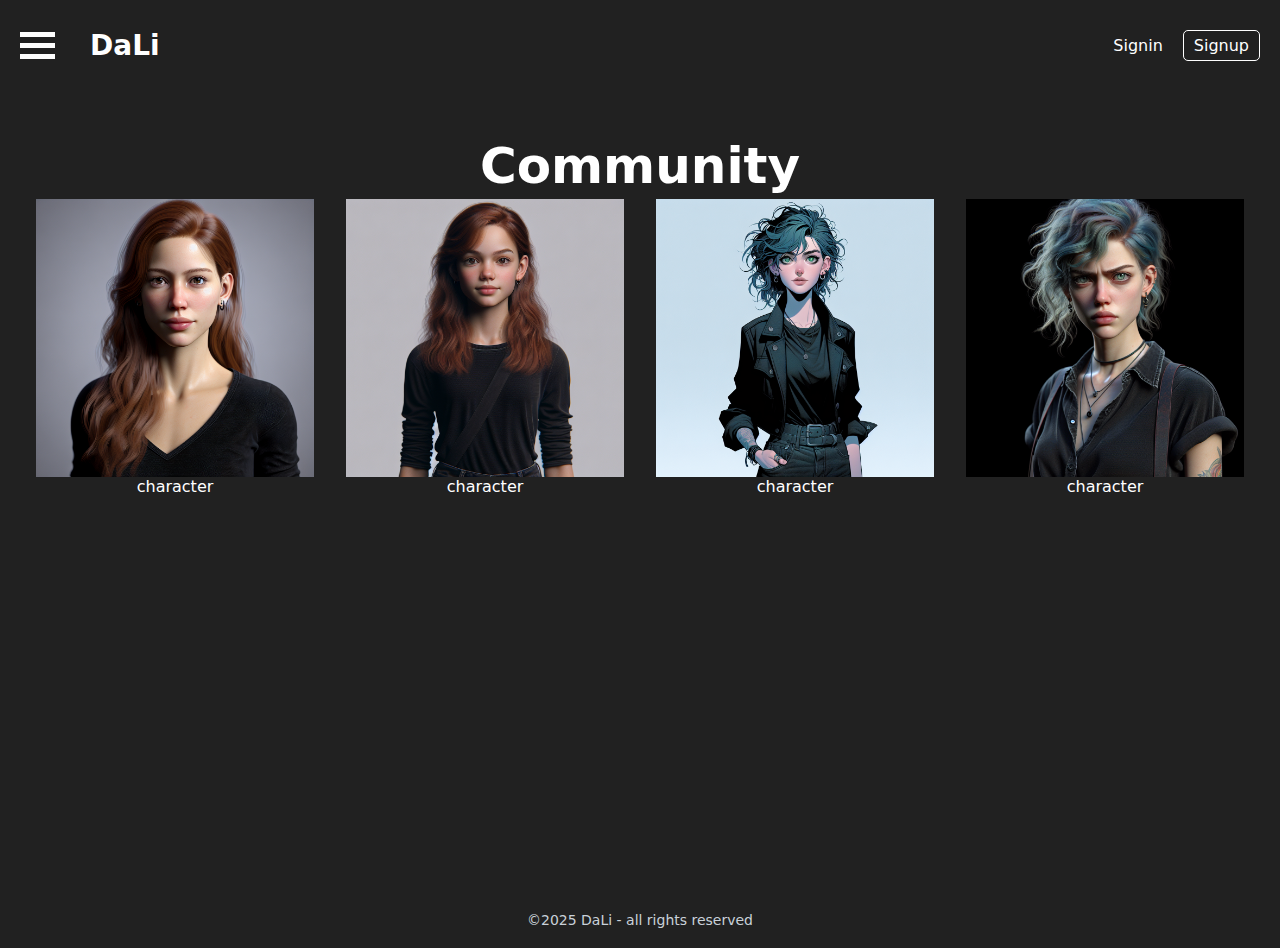
==== community.html @ 8a37d50e "feat: novos ajustes" ====
<!DOCTYPE html>
<html lang="pt-PT">

<head>
    <title>Dali</title>
    <link rel="icon" type="favicon/x-icon" href="/imagens/favicon2.png">
    <link rel="preconnect" href="https://fonts.googleapis.com">
    <link rel="preconnect" href="https://fonts.gstatic.com" crossorigin>
    <meta name="viewport" content="width=device-width,initial-scale=1">
    <link href="https://fonts.googleapis.com/css2?family=Roboto:ital,wght@0,100..900;1,100..900&display=swap"
        rel="stylesheet">
    <link rel="stylesheet" href="styles.css">
    <link href="https://cdnjs.cloudflare.com/ajax/libs/font-awesome/6.0.0-beta3/css/all.min.css" rel="stylesheet">
    <link rel="stylesheet" href="community.css">
    <link rel="stylesheet" href="styles.css">
</head>

<body>
    <header>
        <div class="container">
            <div class="navbar">
                <a class=dali-button href="index.html">DaLi</a>
                <div class="hamburger-menu">
                    <div class="bar1"></div>
                    <div class="bar2"></div>
                    <div class="bar3"></div>
                </div>
                <nav>
                    <a class=signin-button href="signin.html">Signin</a>
                    <a class=signup-button href="signup.html">Signup</a>
                </nav>
            </div>
        </div>
        <aside id="sidebar" class="sidebar">
            <ul class="menu">
                <li><a href="/index.html"><i class="fas fa-home"></i> Home</a></li>
                <li><a href="#"><i class="fas fa-image"></i> My Gallery</a></li>
                <li><a href="#"><i class="fas fa-user"></i> Character</a></li>
                <li><a href="#"><i class="fa-solid fa-mountain-sun"></i> Scenario</a></li>
                <li><a href="#"><i class="fas fa-video"></i> Video</a></li>
                <li><a href="/community.html"><i class="fas fa-users"></i> Community</a></li>
                <li><a href="#"><i class="fas fa-sign-out-alt"></i> Sign Out</a></li>
            </ul>
        </aside>
    </header>
    <main>
        <div class="container">
            <div class="upper-text">
                <h1>Community<span></span></h1>
            </div>
            <div class="row"> 
                
            </div>

        </div>
    </main>
    <footer>
        <div class="container">
            
                <p>&copy;2025 DaLi - all rights reserved</p>
            
        </div>
    </footer>

    <script src="community.js"></script>
    <script src="script.js"></script>
</body>

</html>
---- styles.css ----
body {
    margin: 0;
    font-family: ui-sans-serif,-apple-system,system-ui,Segoe UI,Helvetica,Apple Color Emoji,Arial,sans-serif,Segoe UI Emoji,Segoe UI Symbol;
    background-color:#212121;
    color: white;
}


main {
    min-height: calc(100vh - 99px);
}

.navbar {
    display: flex;
    justify-content: space-between;
    align-items: center;
    padding: 30px 0;
    width: 100%;
    position: relative;
    z-index: 100; 
}

.navbar nav {
    display: flex;
    align-items: center;
    gap: 20px;
    order: 2; 
}


.dali-button {
    font-size: 28px;
    font-weight: bold;
    text-decoration: none;
    color: white;
    order: 3;
    position: absolute;
    margin-left: 70px;
}


.dali-button:hover {
    color: #c9d1d9; 
}



.signin-button {
    font-size: 16px;
    text-align: center;
    text-decoration: none;
    color: white;
    transition: background-color 0.3s ease, color 0.3s ease;
}

.signin-button:hover {
    color: #c9d1d9;
}


.signup-button {
    font-size: 16px;
    text-align: center;
    text-decoration: none;
    background-color: #212121;
    color: white;
    border: 1px solid white;
    padding: 5px 10px;
    border-radius: 5px;
    transition: background-color 0.3s ease, color 0.3s ease;
}

.signup-button:hover {
    background-color: #3c3d43; 
    color: #c9d1d9;
    border: 1px solid #c9d1d9; 
}

.sidebar {
    position: fixed;
    top: 0;
    left: -250px;
    width: 250px;
    height: 100%;
    background: rgba(0, 0, 0, 0.9);
    transition: left 0.3s;
    padding-top: 60px;
}

.sidebar ul {
    list-style: none;
    padding: 0;
}

.sidebar li {
    padding: 15px;
}

.sidebar a {
    color: white;
    text-decoration: none;
    display: block;
    font-size: 18px;
    padding: 10px;
    transition: background 0.3s;
}

.sidebar a:hover {
    background: #3c3d43;
    border-radius: 5px;
}

/* Sidebar aberta */
.sidebar.open {
    left: 0;
}

/* Botão de hambúrguer */
.hamburger-menu {
    display: flex;
    flex-direction: column;
    cursor: pointer;
    gap: 6px;
    order: 1; 
    z-index: 1000;
    margin-right: auto;
}

.bar1, .bar2, .bar3 {
    width: 35px;
    height: 5px;
    background-color: white;
    transition: 0.4s;
}

.change .bar1 {
    transform: translate(0, 11px) rotate(-45deg);
}

.change .bar2 {
    opacity: 0;
}

.change .bar3 {
    transform: translate(0, -11px) rotate(45deg);
}



.container {
    max-width: 1280px;
    margin: 0 auto;
    padding: 0 20px;
    text-align: center;
    color: white;
}

.upper-text {
    flex: 1;
    text-align: center;
    padding-top: 50px;
}

.upper-text h1 {
    font-size: 50px;
    margin: 0;
    color: white;
    padding: 0;
    line-height: 1;
}

.upper-text h1 .secondary {
    display: block;
    font-size: 50px;
    margin: 0;
    padding: 0;
    line-height: 1;
}

footer {
    flex-shrink: 0;
    color: #c9d1d9;
    text-align: center;
    padding: 20px 0;
}

footer p {
    margin: 0;
    font-size: 14px;
    color: #c9d1d9;
}


@media (max-width: 768px) {
    .navbar nav {
        display: none; 
    }
    
    .hamburger-menu {
        display: flex; 
    }
    
    .sidebar {
        z-index: 100; 
    }
}
---- community.css ----
* {
    box-sizing: border-box;
  }


.row {
    display: flex;
    flex-wrap: wrap;
    gap: 16px;
    justify-content: center; 
    max-width: 1280px; 
    margin: 0 auto; 
}


.column {
    flex: 1 1 calc(25% - 16px);  
    max-width: calc(25% - 16px);
    padding: 8px;
}

.column img {
    width: 100%;
    height: auto;
    display: block;
}


@media screen and (max-width: 1024px) {
    .column {
        flex: 1 1 calc(50% - 16px);  
        max-width: calc(50% - 16px);
    }
}


@media screen and (max-width: 768px) {
    .column {
        flex: 1 1 calc(50% - 16px);  
        max-width: calc(50% - 16px);
    }
}


@media screen and (max-width: 600px) {
    .column {
        flex: 1 1 100%;  
        max-width: 100%;
    }
}
---- styles.css ----
body {
    margin: 0;
    font-family: ui-sans-serif,-apple-system,system-ui,Segoe UI,Helvetica,Apple Color Emoji,Arial,sans-serif,Segoe UI Emoji,Segoe UI Symbol;
    background-color:#212121;
    color: white;
}


main {
    min-height: calc(100vh - 99px);
}

.navbar {
    display: flex;
    justify-content: space-between;
    align-items: center;
    padding: 30px 0;
    width: 100%;
    position: relative;
    z-index: 100; 
}

.navbar nav {
    display: flex;
    align-items: center;
    gap: 20px;
    order: 2; 
}


.dali-button {
    font-size: 28px;
    font-weight: bold;
    text-decoration: none;
    color: white;
    order: 3;
    position: absolute;
    margin-left: 70px;
}


.dali-button:hover {
    color: #c9d1d9; 
}



.signin-button {
    font-size: 16px;
    text-align: center;
    text-decoration: none;
    color: white;
    transition: background-color 0.3s ease, color 0.3s ease;
}

.signin-button:hover {
    color: #c9d1d9;
}


.signup-button {
    font-size: 16px;
    text-align: center;
    text-decoration: none;
    background-color: #212121;
    color: white;
    border: 1px solid white;
    padding: 5px 10px;
    border-radius: 5px;
    transition: background-color 0.3s ease, color 0.3s ease;
}

.signup-button:hover {
    background-color: #3c3d43; 
    color: #c9d1d9;
    border: 1px solid #c9d1d9; 
}

.sidebar {
    position: fixed;
    top: 0;
    left: -250px;
    width: 250px;
    height: 100%;
    background: rgba(0, 0, 0, 0.9);
    transition: left 0.3s;
    padding-top: 60px;
}

.sidebar ul {
    list-style: none;
    padding: 0;
}

.sidebar li {
    padding: 15px;
}

.sidebar a {
    color: white;
    text-decoration: none;
    display: block;
    font-size: 18px;
    padding: 10px;
    transition: background 0.3s;
}

.sidebar a:hover {
    background: #3c3d43;
    border-radius: 5px;
}

/* Sidebar aberta */
.sidebar.open {
    left: 0;
}

/* Botão de hambúrguer */
.hamburger-menu {
    display: flex;
    flex-direction: column;
    cursor: pointer;
    gap: 6px;
    order: 1; 
    z-index: 1000;
    margin-right: auto;
}

.bar1, .bar2, .bar3 {
    width: 35px;
    height: 5px;
    background-color: white;
    transition: 0.4s;
}

.change .bar1 {
    transform: translate(0, 11px) rotate(-45deg);
}

.change .bar2 {
    opacity: 0;
}

.change .bar3 {
    transform: translate(0, -11px) rotate(45deg);
}



.container {
    max-width: 1280px;
    margin: 0 auto;
    padding: 0 20px;
    text-align: center;
    color: white;
}

.upper-text {
    flex: 1;
    text-align: center;
    padding-top: 50px;
}

.upper-text h1 {
    font-size: 50px;
    margin: 0;
    color: white;
    padding: 0;
    line-height: 1;
}

.upper-text h1 .secondary {
    display: block;
    font-size: 50px;
    margin: 0;
    padding: 0;
    line-height: 1;
}

footer {
    flex-shrink: 0;
    color: #c9d1d9;
    text-align: center;
    padding: 20px 0;
}

footer p {
    margin: 0;
    font-size: 14px;
    color: #c9d1d9;
}


@media (max-width: 768px) {
    .navbar nav {
        display: none; 
    }
    
    .hamburger-menu {
        display: flex; 
    }
    
    .sidebar {
        z-index: 100; 
    }
}
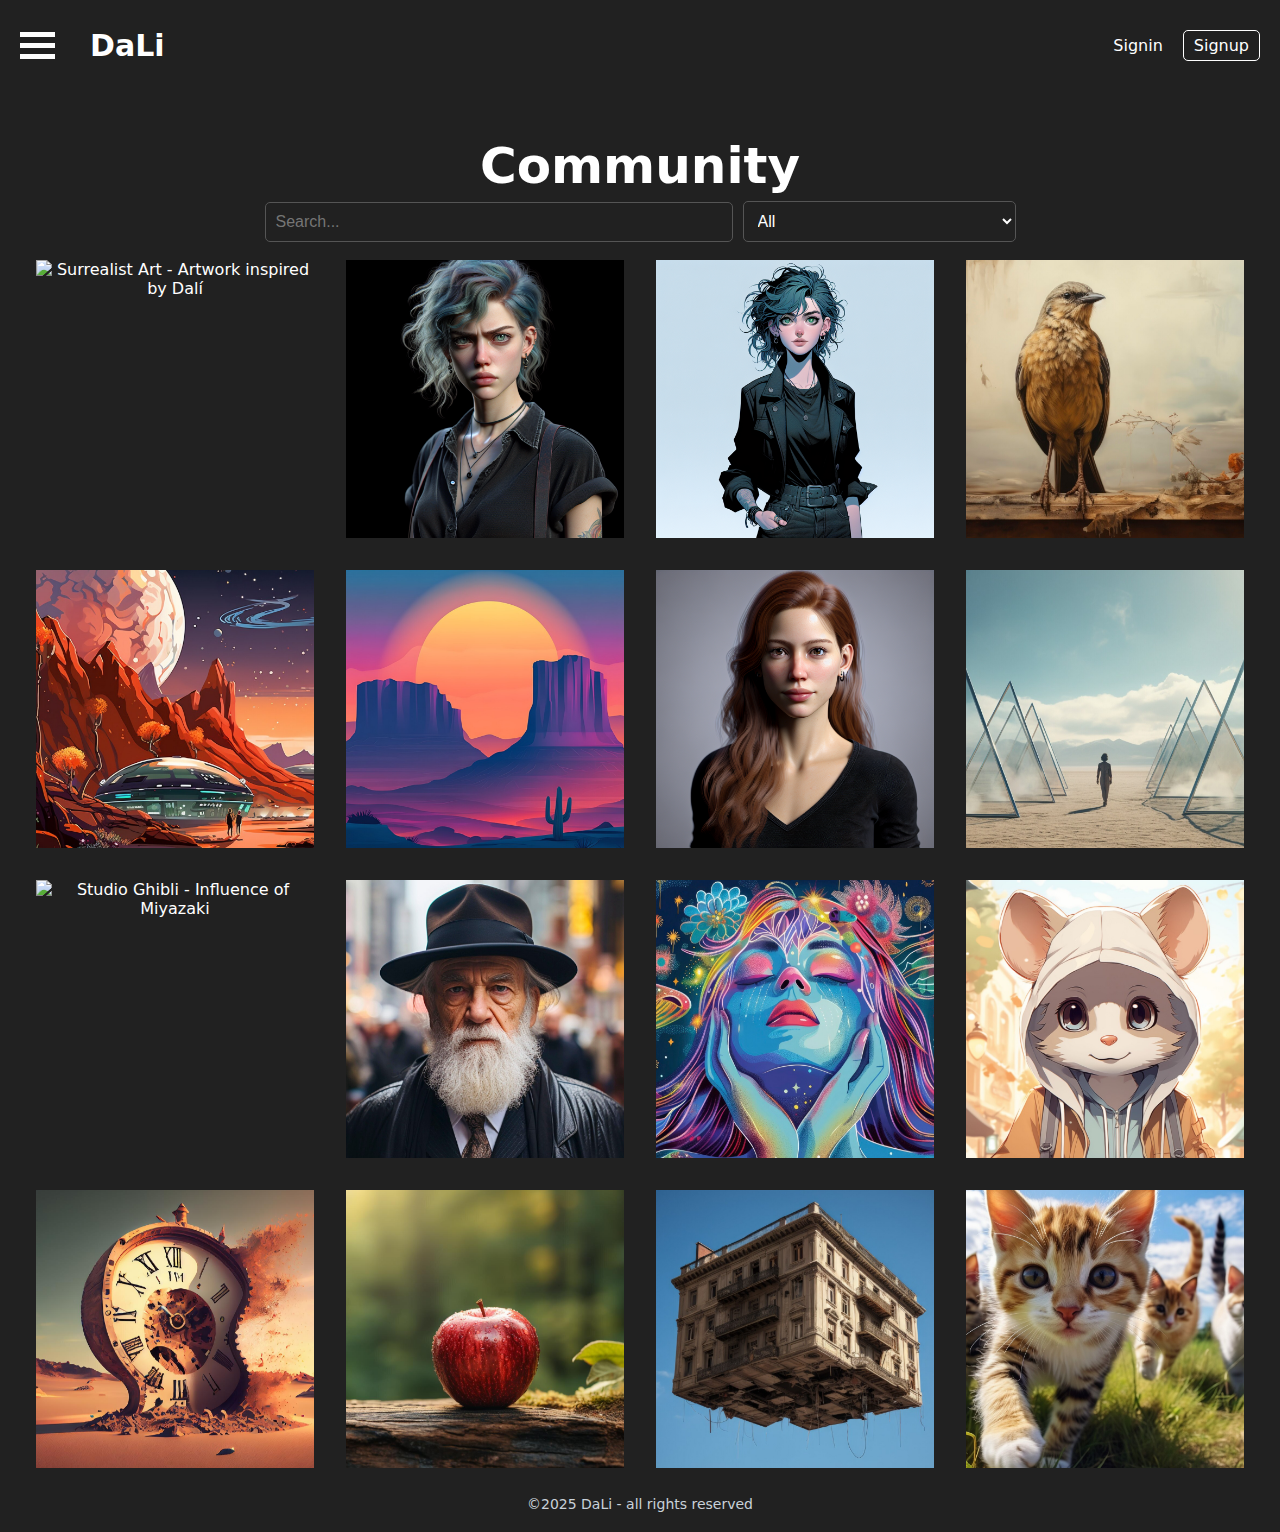
==== commit cecceae5: "feat: images overlay, chatbox" ====
--- a/community.html
+++ b/community.html
@@ -48,6 +48,16 @@
             <div class="upper-text">
                 <h1>Community<span></span></h1>
             </div>
+            <div class="search-container">
+                <input type="text" id="searchInput" placeholder="Search..." onkeyup="filterCards()">
+                <select id="filterSelect" onchange="filterCards()">
+                    <option value="all">All</option>
+                    <option value="character">Character</option>
+                    <option value="scenario">Scenario</option>
+                    <option value="video">Video</option>
+                </select>
+            </div>
+            
             <div class="row"> 
                 
             </div>
--- a/styles.css
+++ b/styles.css
@@ -29,7 +29,7 @@
 
 
 .dali-button {
-    font-size: 28px;
+    font-size: 30px;
     font-weight: bold;
     text-decoration: none;
     color: white;
@@ -176,6 +176,77 @@
     padding: 0;
     line-height: 1;
 }
+
+
+/* Chat-Box */
+.chat-container {
+    background-color: #444654; 
+    border-radius: 12px;
+    max-width: 600px;
+    width: 100%;
+    padding: 20px;
+    box-shadow: 0 0 15px rgba(0, 0, 0, 0.5); 
+    margin: 50px auto;
+}
+
+.chat-box {
+    display: flex;
+    flex-direction: column;
+    gap: 16px;
+}
+
+
+.chat-input {
+    background-color: #343541; 
+    border: 1px solid #3c4043; 
+    color: #e6ebf1; 
+    padding: 16px;
+    font-size: 16px;
+    border-radius: 15px;
+    resize: none;
+    width: 100%;
+    box-sizing: border-box;
+    outline: none;
+    transition: border-color 0.3s;
+    line-height: 1.4;
+}
+
+.chat-input::placeholder {
+    color: #8d8d92; 
+}
+
+.chat-input:focus {
+    border-color: #4f9deb; 
+}
+
+
+.send-button {
+    align-self: flex-end;
+    padding: 12px 28px;
+    background-color: #4f9deb; 
+    color: white;
+    border: none;
+    border-radius: 30px;
+    font-size: 16px;
+    cursor: pointer;
+    transition: background-color 0.3s;
+}
+
+.send-button:hover {
+    background-color: #3874a5; 
+}
+
+.send-button:focus {
+    outline: none;
+}
+
+.chat-container .chat-box {
+    display: flex;
+    flex-direction: column;
+    gap: 20px;
+}
+
+
 
 footer {
     flex-shrink: 0;
--- a/community.css
+++ b/community.css
@@ -17,12 +17,126 @@
     flex: 1 1 calc(25% - 16px);  
     max-width: calc(25% - 16px);
     padding: 8px;
+    position: relative; 
+    overflow: hidden; 
 }
+
+.overlay {
+    position: absolute;
+    top: 0;
+    left: 0;
+    width: 100%;
+    height: 100%;
+    background: rgba(0, 0, 0, 0.7); 
+    color: white;
+    display: flex;
+    flex-direction: column;
+    justify-content: center;
+    align-items: center;
+    opacity: 0; 
+    transition: opacity 0.3s ease;
+}
+
+.column:hover .overlay {
+    opacity: 1; 
+}
+
+.overlay h3 {
+    margin: 5px 0;
+    font-size: 18px;
+}
+
+.overlay .buttons {
+    display: flex;
+    gap: 10px;
+}
+
+.overlay button {
+    background: none;
+    border: 1px solid white;
+    color: white;
+    padding: 5px 10px;
+    cursor: pointer;
+    border-radius: 5px;
+}
+
+.overlay button:hover {
+    background: white;
+    color: black;
+}
+
+
+.user-info {
+    display: flex;
+    align-items: center;
+    gap: 10px;
+    margin-top: 15px;
+    color: white;
+}
+
+.user-avatar {
+    width: 40px;
+    height: 40px;
+    border-radius: 50%;  
+    background-color: #ccc;  
+    display: flex;
+    justify-content: center;
+    align-items: center;
+    font-size: 16px;
+    color: white;
+    font-weight: bold;
+}
+
+.user-avatar img {
+    width: 100%;
+    height: 100%;
+    border-radius: 50%;
+    object-fit: cover;  
+}
+
+
+.user-name {
+    font-size: 16px;
+    font-weight: bold;
+    margin-left: 10px;
+}
+
 
 .column img {
     width: 100%;
     height: auto;
     display: block;
+}
+
+
+.search-container {
+    display: flex;
+    justify-content: center;
+    align-items: center;
+    gap: 10px;
+    margin-bottom: 20px;
+    padding: 10px;
+    width: 100%;
+    max-width: 800px;
+    margin: 0 auto;
+}
+
+#searchInput, #filterSelect {
+    padding: 10px;
+    border: 1px solid #555;
+    border-radius: 5px;
+    background-color: #212121;
+    color: white;
+    font-size: 16px;
+    outline: none;
+}
+
+#searchInput {
+    width: 60%;
+}
+
+#filterSelect {
+    width: 35%;
 }
 
 
--- a/styles.css
+++ b/styles.css
@@ -29,7 +29,7 @@
 
 
 .dali-button {
-    font-size: 28px;
+    font-size: 30px;
     font-weight: bold;
     text-decoration: none;
     color: white;
@@ -176,6 +176,77 @@
     padding: 0;
     line-height: 1;
 }
+
+
+/* Chat-Box */
+.chat-container {
+    background-color: #444654; 
+    border-radius: 12px;
+    max-width: 600px;
+    width: 100%;
+    padding: 20px;
+    box-shadow: 0 0 15px rgba(0, 0, 0, 0.5); 
+    margin: 50px auto;
+}
+
+.chat-box {
+    display: flex;
+    flex-direction: column;
+    gap: 16px;
+}
+
+
+.chat-input {
+    background-color: #343541; 
+    border: 1px solid #3c4043; 
+    color: #e6ebf1; 
+    padding: 16px;
+    font-size: 16px;
+    border-radius: 15px;
+    resize: none;
+    width: 100%;
+    box-sizing: border-box;
+    outline: none;
+    transition: border-color 0.3s;
+    line-height: 1.4;
+}
+
+.chat-input::placeholder {
+    color: #8d8d92; 
+}
+
+.chat-input:focus {
+    border-color: #4f9deb; 
+}
+
+
+.send-button {
+    align-self: flex-end;
+    padding: 12px 28px;
+    background-color: #4f9deb; 
+    color: white;
+    border: none;
+    border-radius: 30px;
+    font-size: 16px;
+    cursor: pointer;
+    transition: background-color 0.3s;
+}
+
+.send-button:hover {
+    background-color: #3874a5; 
+}
+
+.send-button:focus {
+    outline: none;
+}
+
+.chat-container .chat-box {
+    display: flex;
+    flex-direction: column;
+    gap: 20px;
+}
+
+
 
 footer {
     flex-shrink: 0;
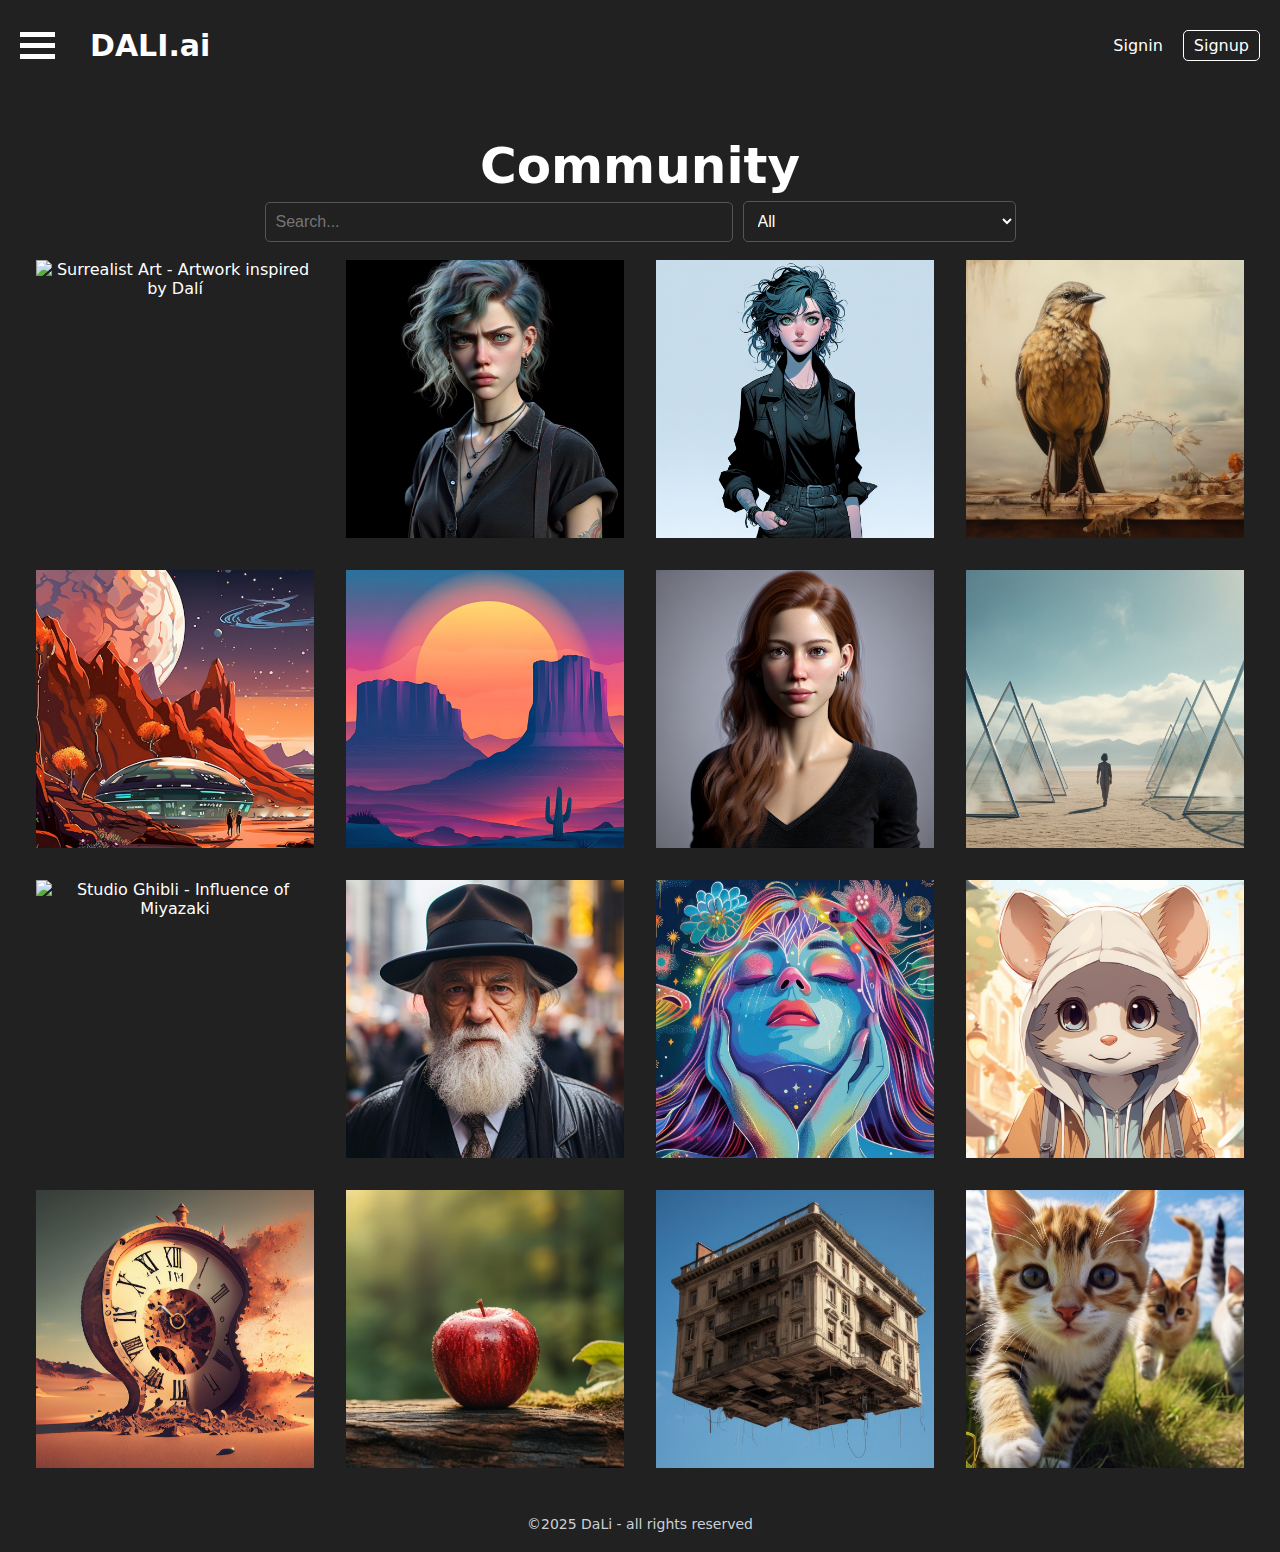
==== commit 70b7559b: "feat: mockapi" ====
--- a/community.html
+++ b/community.html
@@ -9,8 +9,7 @@
     <meta name="viewport" content="width=device-width,initial-scale=1">
     <link href="https://fonts.googleapis.com/css2?family=Roboto:ital,wght@0,100..900;1,100..900&display=swap"
         rel="stylesheet">
-    <link rel="stylesheet" href="styles.css">
-    <link href="https://cdnjs.cloudflare.com/ajax/libs/font-awesome/6.0.0-beta3/css/all.min.css" rel="stylesheet">
+    <link rel="stylesheet" href="https://cdnjs.cloudflare.com/ajax/libs/font-awesome/6.7.2/css/all.min.css">
     <link rel="stylesheet" href="community.css">
     <link rel="stylesheet" href="styles.css">
 </head>
@@ -19,7 +18,7 @@
     <header>
         <div class="container">
             <div class="navbar">
-                <a class=dali-button href="index.html">DaLi</a>
+                <a class=dali-button href="index.html">DALI.ai</a>
                 <div class="hamburger-menu">
                     <div class="bar1"></div>
                     <div class="bar2"></div>
--- a/styles.css
+++ b/styles.css
@@ -178,28 +178,80 @@
 }
 
 
+.lower-text{
+    text-align: center;
+    font-size: 20px;
+    font-weight: bold;
+    color: white;
+    margin-top: 200px;
+    position: relative;
+}
+
+
 /* Chat-Box */
+/* Chat Container */
 .chat-container {
-    background-color: #444654; 
+    background-color: #2a2a2a;  /* Dark background for the container */
     border-radius: 12px;
     max-width: 600px;
     width: 100%;
     padding: 20px;
-    box-shadow: 0 0 15px rgba(0, 0, 0, 0.5); 
-    margin: 50px auto;
-}
-
-.chat-box {
+    box-shadow: 0 0 15px rgba(0, 0, 0, 0.5);
+    margin: 30px auto;
     display: flex;
     flex-direction: column;
     gap: 16px;
-}
-
-
+    position: relative;
+}
+
+.chat-info {
+    font-size: 14px;
+    color: #888; 
+    text-align: center;
+    margin-bottom: 5px; 
+}
+
+
+/* Chat Box */
+.chat-box {
+    display: flex;
+    flex-direction: column;
+    gap: 16px;
+    overflow-y: auto;
+    max-height: 300px; 
+}
+
+/* Messages */
+.message {
+    display: flex;
+    align-items: center;
+    padding: 10px 15px;
+    border-radius: 12px;
+    max-width: 80%;
+}
+
+.message.user {
+    background-color: #4f9deb;
+    align-self: flex-end;
+    color: white;
+}
+
+.message.ai {
+    background-color: #3c3c3c;
+    align-self: flex-start;
+    color: white;
+}
+
+.message-text {
+    font-size: 16px;
+    word-wrap: break-word;
+}
+
+/* Chat Input */
 .chat-input {
-    background-color: #343541; 
-    border: 1px solid #3c4043; 
-    color: #e6ebf1; 
+    background-color: #343541;
+    border: 1px solid #3c4043;
+    color: #e6ebf1;
     padding: 16px;
     font-size: 16px;
     border-radius: 15px;
@@ -212,38 +264,42 @@
 }
 
 .chat-input::placeholder {
-    color: #8d8d92; 
+    color: #8d8d92;
 }
 
 .chat-input:focus {
-    border-color: #4f9deb; 
-}
-
-
+    border-color: #4f9deb;
+}
+
+/* Send Button */
 .send-button {
-    align-self: flex-end;
     padding: 12px 28px;
-    background-color: #4f9deb; 
+    background-color: #4f9deb;
     color: white;
     border: none;
     border-radius: 30px;
     font-size: 16px;
     cursor: pointer;
     transition: background-color 0.3s;
+    align-self: flex-end;
 }
 
 .send-button:hover {
-    background-color: #3874a5; 
+    background-color: #3874a5;
 }
 
 .send-button:focus {
     outline: none;
 }
 
-.chat-container .chat-box {
-    display: flex;
-    flex-direction: column;
-    gap: 20px;
+/* Scrollbar */
+.chat-box::-webkit-scrollbar {
+    width: 6px;
+}
+
+.chat-box::-webkit-scrollbar-thumb {
+    background-color: #4f9deb;
+    border-radius: 3px;
 }
 
 
@@ -253,6 +309,8 @@
     color: #c9d1d9;
     text-align: center;
     padding: 20px 0;
+    position: relative;
+    margin-top: 20px;
 }
 
 footer p {
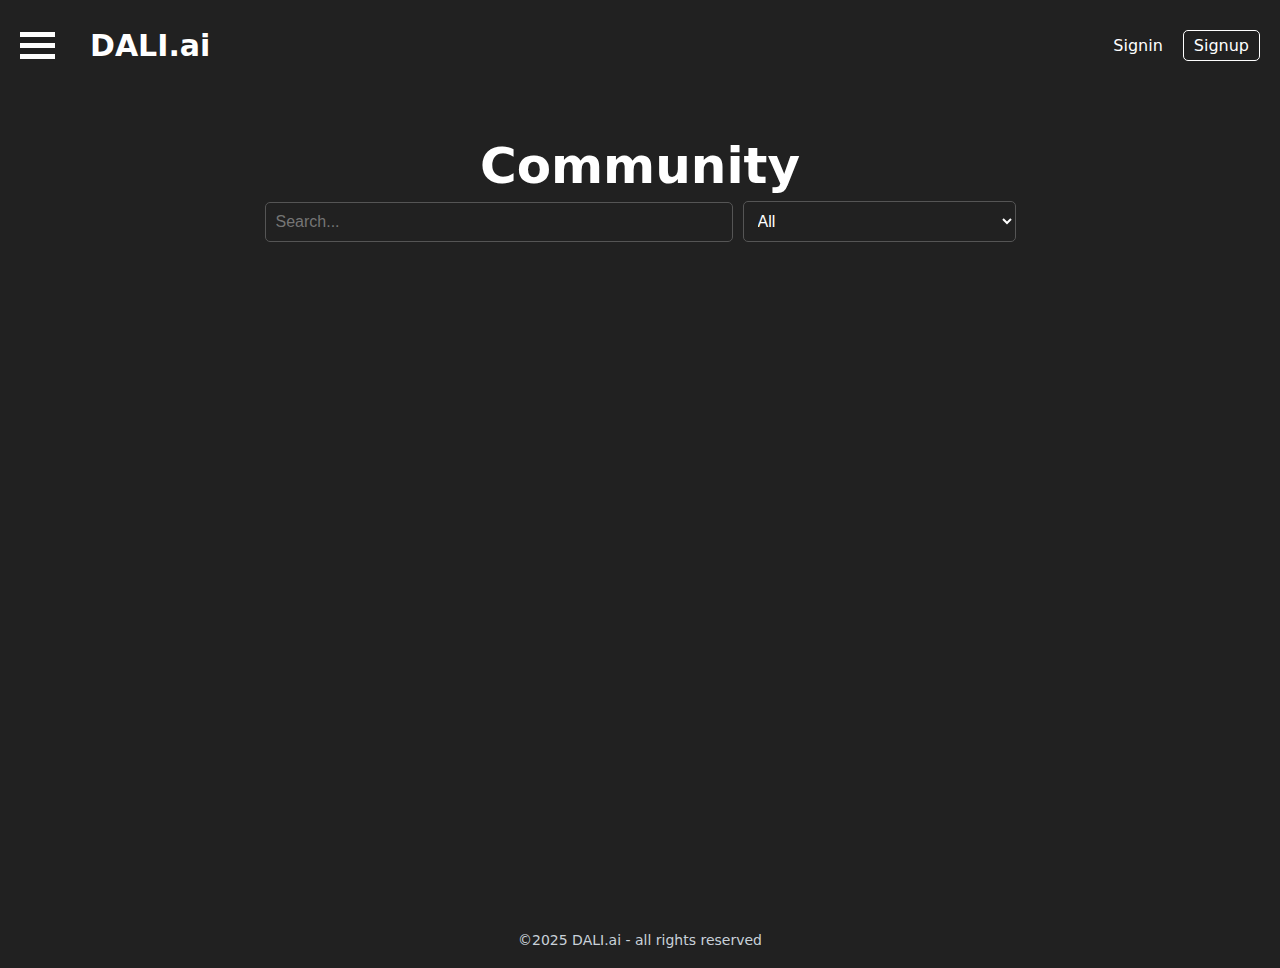
==== commit e005e57a: "feat: metods" ====
--- a/community.html
+++ b/community.html
@@ -31,9 +31,10 @@
             </div>
         </div>
         <aside id="sidebar" class="sidebar">
+            <button class="close-btn">&times;</button> <!-- Close button inside the sidebar -->
             <ul class="menu">
                 <li><a href="/index.html"><i class="fas fa-home"></i> Home</a></li>
-                <li><a href="#"><i class="fas fa-image"></i> My Gallery</a></li>
+                <li><a href="/my_gallery.html"><i class="fas fa-image"></i> My Gallery</a></li>
                 <li><a href="#"><i class="fas fa-user"></i> Character</a></li>
                 <li><a href="#"><i class="fa-solid fa-mountain-sun"></i> Scenario</a></li>
                 <li><a href="#"><i class="fas fa-video"></i> Video</a></li>
@@ -66,12 +67,12 @@
     <footer>
         <div class="container">
             
-                <p>&copy;2025 DaLi - all rights reserved</p>
+                <p>&copy;2025 DALI.ai - all rights reserved</p>
             
         </div>
     </footer>
 
-    <script src="community.js"></script>
+    <script src="community_mockapi.js" type="module"></script>
     <script src="script.js"></script>
 </body>
 
--- a/community.css
+++ b/community.css
@@ -12,6 +12,33 @@
     margin: 0 auto; 
 }
 
+.delete-btn, .update-btn {
+    position: absolute;
+    top: 10px; 
+    right: 10px; 
+    background-color: rgba(0, 0, 0, 0.6); 
+    color: white;
+    border: none;
+    padding: 8px;
+    font-size: 18px;
+    cursor: pointer;
+    border-radius: 5px;
+    transition: background 0.3s ease; 
+}
+
+.delete-btn:hover, .update-btn:hover {
+    background-color: rgba(255, 0, 0, 0.8); 
+}
+
+.delete-btn,
+.update-btn {
+    z-index: 10; 
+}
+
+.column:hover .delete-btn,
+.column:hover .update-btn {
+    opacity: 1; 
+}
 
 .column {
     flex: 1 1 calc(25% - 16px);  
--- a/styles.css
+++ b/styles.css
@@ -17,7 +17,7 @@
     padding: 30px 0;
     width: 100%;
     position: relative;
-    z-index: 100; 
+    z-index: 10; 
 }
 
 .navbar nav {
@@ -85,6 +85,7 @@
     background: rgba(0, 0, 0, 0.9);
     transition: left 0.3s;
     padding-top: 60px;
+    z-index: 100;
 }
 
 .sidebar ul {
@@ -115,6 +116,18 @@
     left: 0;
 }
 
+.sidebar .close-btn {
+    color: white;
+    font-size: 36px;
+    position: absolute;
+    top: 10px;
+    right: 20px;
+    border: none;
+    background: transparent;
+    cursor: pointer;
+}
+
+
 /* Botão de hambúrguer */
 .hamburger-menu {
     display: flex;
@@ -122,8 +135,8 @@
     cursor: pointer;
     gap: 6px;
     order: 1; 
-    z-index: 1000;
     margin-right: auto;
+
 }
 
 .bar1, .bar2, .bar3 {
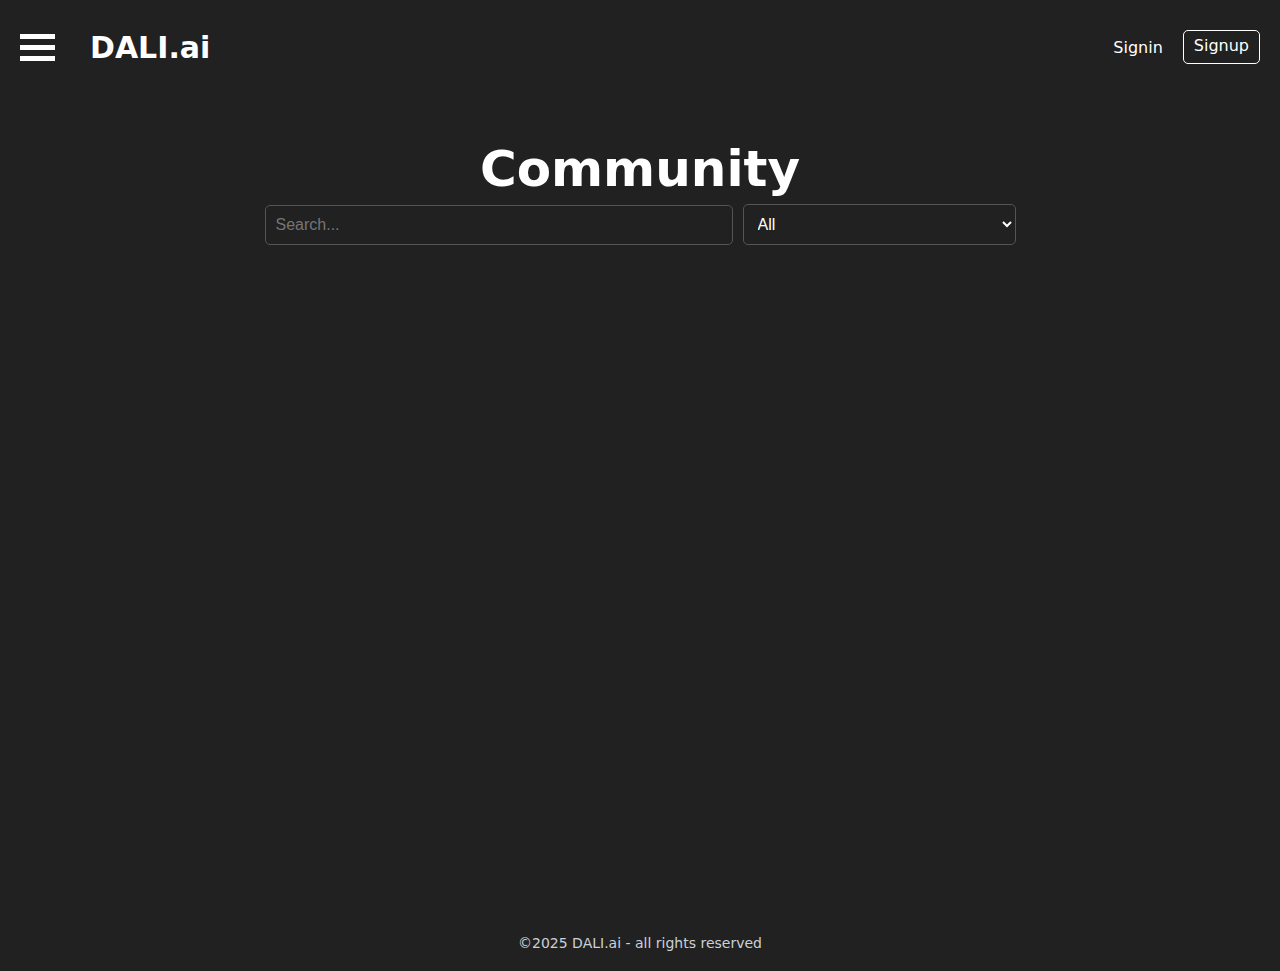
==== commit 707bb022: "feat: github pages" ====
--- a/community.html
+++ b/community.html
@@ -33,12 +33,12 @@
         <aside id="sidebar" class="sidebar">
             <button class="close-btn">&times;</button> <!-- Close button inside the sidebar -->
             <ul class="menu">
-                <li><a href="/index.html"><i class="fas fa-home"></i> Home</a></li>
-                <li><a href="/my_gallery.html"><i class="fas fa-image"></i> My Gallery</a></li>
+                <li><a href="./index.html"><i class="fas fa-home"></i> Home</a></li>
+                <li><a href="./my_gallery.html"><i class="fas fa-image"></i> My Gallery</a></li>
                 <li><a href="#"><i class="fas fa-user"></i> Character</a></li>
                 <li><a href="#"><i class="fa-solid fa-mountain-sun"></i> Scenario</a></li>
                 <li><a href="#"><i class="fas fa-video"></i> Video</a></li>
-                <li><a href="/community.html"><i class="fas fa-users"></i> Community</a></li>
+                <li><a href="./community.html"><i class="fas fa-users"></i> Community</a></li>
                 <li><a href="#"><i class="fas fa-sign-out-alt"></i> Sign Out</a></li>
             </ul>
         </aside>
@@ -72,7 +72,7 @@
         </div>
     </footer>
 
-    <script src="community_mockapi.js" type="module"></script>
+    <script src="community_api.js" type="module"></script>
     <script src="script.js"></script>
 </body>
 
--- a/community.css
+++ b/community.css
@@ -1,51 +1,24 @@
 * {
     box-sizing: border-box;
-  }
+}
 
 
 .row {
     display: flex;
     flex-wrap: wrap;
     gap: 16px;
-    justify-content: center; 
-    max-width: 1280px; 
-    margin: 0 auto; 
+    justify-content: center;
+    max-width: 1280px;
+    margin: 0 auto;
 }
 
-.delete-btn, .update-btn {
-    position: absolute;
-    top: 10px; 
-    right: 10px; 
-    background-color: rgba(0, 0, 0, 0.6); 
-    color: white;
-    border: none;
-    padding: 8px;
-    font-size: 18px;
-    cursor: pointer;
-    border-radius: 5px;
-    transition: background 0.3s ease; 
-}
-
-.delete-btn:hover, .update-btn:hover {
-    background-color: rgba(255, 0, 0, 0.8); 
-}
-
-.delete-btn,
-.update-btn {
-    z-index: 10; 
-}
-
-.column:hover .delete-btn,
-.column:hover .update-btn {
-    opacity: 1; 
-}
 
 .column {
-    flex: 1 1 calc(25% - 16px);  
+    flex: 1 1 calc(25% - 16px);
     max-width: calc(25% - 16px);
     padding: 8px;
-    position: relative; 
-    overflow: hidden; 
+    position: relative;
+    overflow: hidden;
 }
 
 .overlay {
@@ -54,18 +27,18 @@
     left: 0;
     width: 100%;
     height: 100%;
-    background: rgba(0, 0, 0, 0.7); 
+    background: rgba(0, 0, 0, 0.7);
     color: white;
     display: flex;
     flex-direction: column;
     justify-content: center;
     align-items: center;
-    opacity: 0; 
+    opacity: 0;
     transition: opacity 0.3s ease;
 }
 
 .column:hover .overlay {
-    opacity: 1; 
+    opacity: 1;
 }
 
 .overlay h3 {
@@ -104,8 +77,8 @@
 .user-avatar {
     width: 40px;
     height: 40px;
-    border-radius: 50%;  
-    background-color: #ccc;  
+    border-radius: 50%;
+    background-color: #ccc;
     display: flex;
     justify-content: center;
     align-items: center;
@@ -118,7 +91,7 @@
     width: 100%;
     height: 100%;
     border-radius: 50%;
-    object-fit: cover;  
+    object-fit: cover;
 }
 
 
@@ -148,7 +121,8 @@
     margin: 0 auto;
 }
 
-#searchInput, #filterSelect {
+#searchInput,
+#filterSelect {
     padding: 10px;
     border: 1px solid #555;
     border-radius: 5px;
@@ -162,14 +136,46 @@
     width: 60%;
 }
 
+#searchInput:focus {
+    border-color: white;
+    outline: none;
+    box-shadow: 0 0 3px rgba(255, 255, 255, 0.8);
+}
+
+#searchInput:hover{
+    border-color: white;
+    outline: none;
+    box-shadow: 0 0 3px rgba(255, 255, 255, 0.8);
+}
+
+#filterSelect:hover{
+    border-color: white;
+    outline: none;
+    box-shadow: 0 0 3px rgba(255, 255, 255, 0.8);
+}
+
+
+#filterSelect option {
+    background-color: #212121;
+    color: white;
+}
+
 #filterSelect {
     width: 35%;
 }
 
+#filterSelect:focus {
+    border-color: white;
+    outline: none;
+    box-shadow: 0 0 3px rgba(255, 255, 255, 0.8);
+}
+
+
+
 
 @media screen and (max-width: 1024px) {
     .column {
-        flex: 1 1 calc(50% - 16px);  
+        flex: 1 1 calc(50% - 16px);
         max-width: calc(50% - 16px);
     }
 }
@@ -177,7 +183,7 @@
 
 @media screen and (max-width: 768px) {
     .column {
-        flex: 1 1 calc(50% - 16px);  
+        flex: 1 1 calc(50% - 16px);
         max-width: calc(50% - 16px);
     }
 }
@@ -185,7 +191,7 @@
 
 @media screen and (max-width: 600px) {
     .column {
-        flex: 1 1 100%;  
+        flex: 1 1 100%;
         max-width: 100%;
     }
 }--- a/styles.css
+++ b/styles.css
@@ -65,7 +65,7 @@
     background-color: #212121;
     color: white;
     border: 1px solid white;
-    padding: 5px 10px;
+    padding: 5px 10px 8px 10px;
     border-radius: 5px;
     transition: background-color 0.3s ease, color 0.3s ease;
 }
@@ -204,17 +204,19 @@
 /* Chat-Box */
 /* Chat Container */
 .chat-container {
-    background-color: #2a2a2a;  /* Dark background for the container */
-    border-radius: 12px;
-    max-width: 600px;
+    background-color: #2a2a2a;  
+    border-radius: 25px;
+    max-width: 640px;
     width: 100%;
-    padding: 20px;
+    padding: 10px;
     box-shadow: 0 0 15px rgba(0, 0, 0, 0.5);
     margin: 30px auto;
     display: flex;
     flex-direction: column;
     gap: 16px;
     position: relative;
+    max-height: 150px; 
+    overflow: hidden;
 }
 
 .chat-info {
@@ -224,95 +226,109 @@
     margin-bottom: 5px; 
 }
 
-
 /* Chat Box */
 .chat-box {
     display: flex;
-    flex-direction: column;
-    gap: 16px;
-    overflow-y: auto;
-    max-height: 300px; 
-}
-
-/* Messages */
-.message {
+    flex-direction: column;  
+    gap: 10px;
+    width: 100%;
+}
+
+/* Container for Attach, Record, and Send Buttons */
+.chat-input-container {
+    display: flex;              
+    align-items: center;       
+    width: 100%;                
+    gap: 10px;                        
+}
+
+/* Atach, record, and Send Buttons */
+.attach-button, .record-button, .send-button {
+    background-color: #212121;
+    color: #e6ebf1;
+    border: none;
+    border-radius: 50%;
+    padding: 5px;
+    cursor: pointer;
+    transition: background-color 0.3s ease;
     display: flex;
     align-items: center;
-    padding: 10px 15px;
-    border-radius: 12px;
-    max-width: 80%;
-}
-
-.message.user {
-    background-color: #4f9deb;
-    align-self: flex-end;
-    color: white;
-}
-
-.message.ai {
-    background-color: #3c3c3c;
-    align-self: flex-start;
-    color: white;
-}
-
-.message-text {
-    font-size: 16px;
-    word-wrap: break-word;
+    justify-content: center;
+}
+
+
+.attach-button:hover, .record-button:hover, .send-button:hover {
+    background-color: #5a5a5a;
+    color: white;
+}
+
+/* height and position */
+.attach-button, .record-button {
+    width: 36px;
+    height: 36px;
+}
+
+.send-button {
+    width: 36px;
+    height: 36px;
+    margin-left: auto;          
 }
 
 /* Chat Input */
 .chat-input {
-    background-color: #343541;
-    border: 1px solid #3c4043;
+    background-color: #2a2a2a;
     color: #e6ebf1;
-    padding: 16px;
+    padding: 5px;
     font-size: 16px;
-    border-radius: 15px;
+    border: none;
     resize: none;
     width: 100%;
     box-sizing: border-box;
     outline: none;
-    transition: border-color 0.3s;
     line-height: 1.4;
+    min-height: 30px;  
+    height: auto;  
+    overflow: hidden;
 }
 
 .chat-input::placeholder {
     color: #8d8d92;
 }
 
+.chat-input:hover {
+    background-color: #2a2a2a;
+}
+
 .chat-input:focus {
-    border-color: #4f9deb;
-}
-
-/* Send Button */
+    background-color: #2a2a2a;  
+    color: white; 
+}
+
+/* Send button */
 .send-button {
-    padding: 12px 28px;
-    background-color: #4f9deb;
-    color: white;
+    width: 36px;
+    height: 36px;
+    background-color: white;
     border: none;
-    border-radius: 30px;
-    font-size: 16px;
+    border-radius: 50%;
+    display: flex;
+    align-items: center;
+    justify-content: center;
     cursor: pointer;
-    transition: background-color 0.3s;
-    align-self: flex-end;
+    transition: background-color 0.3s ease, box-shadow 0.3s ease;
+    font-size: 18px; 
+    color: #212121;
+    flex-shrink: 0;
+    margin-left: auto;
 }
 
 .send-button:hover {
-    background-color: #3874a5;
+    background-color: #5a5a5a; 
+    color: white;
 }
 
 .send-button:focus {
     outline: none;
-}
-
-/* Scrollbar */
-.chat-box::-webkit-scrollbar {
-    width: 6px;
-}
-
-.chat-box::-webkit-scrollbar-thumb {
-    background-color: #4f9deb;
-    border-radius: 3px;
 }
 
 
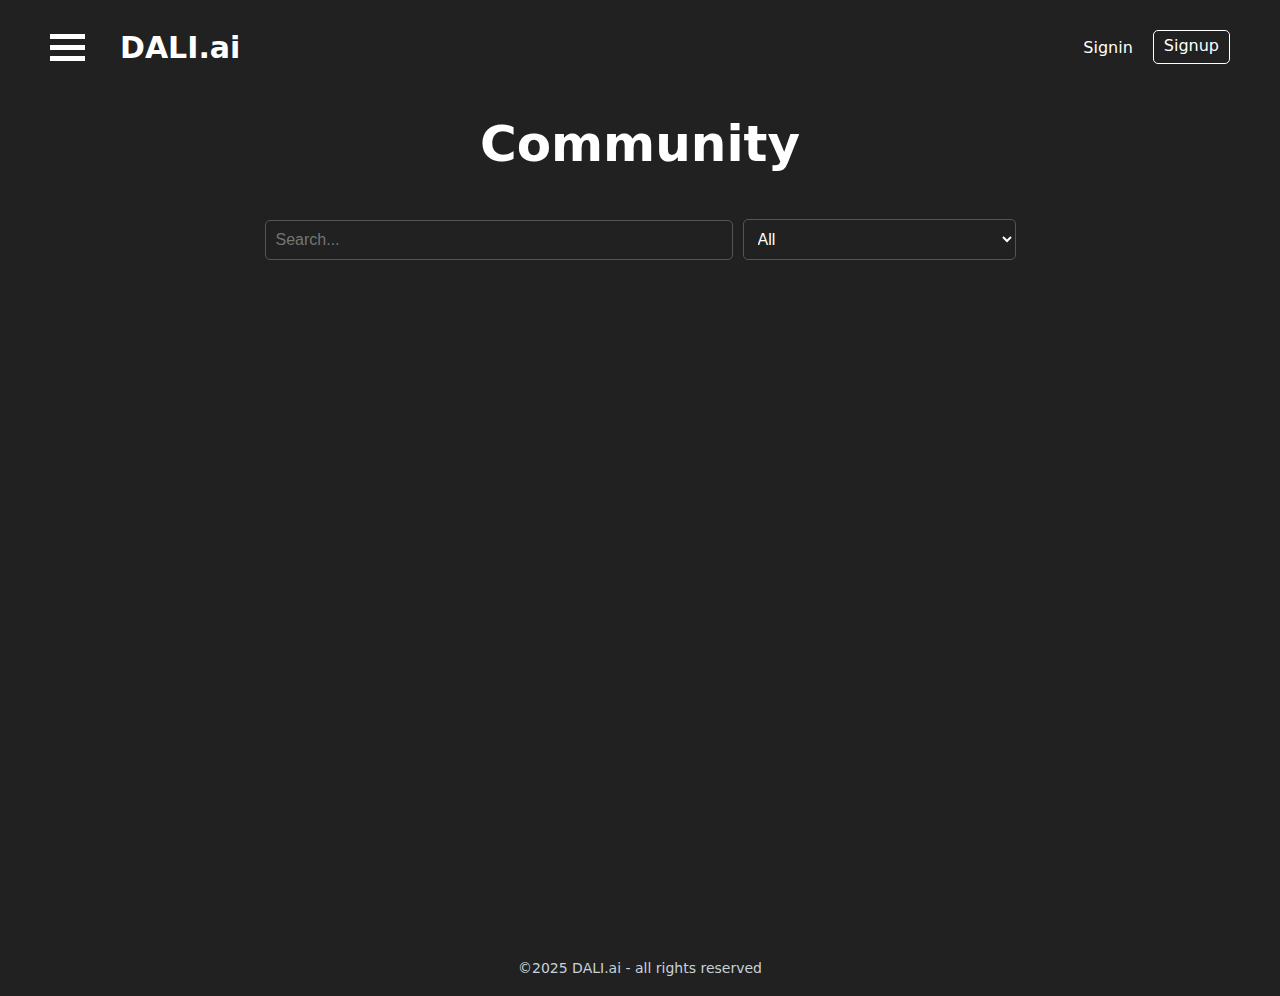
==== commit 99bf1182: "feat: ajustes no posicionamento layout" ====
--- a/community.html
+++ b/community.html
@@ -10,23 +10,23 @@
     <link href="https://fonts.googleapis.com/css2?family=Roboto:ital,wght@0,100..900;1,100..900&display=swap"
         rel="stylesheet">
     <link rel="stylesheet" href="https://cdnjs.cloudflare.com/ajax/libs/font-awesome/6.7.2/css/all.min.css">
-    <link rel="stylesheet" href="community.css">
-    <link rel="stylesheet" href="styles.css">
+    <link rel="stylesheet" href="./community.css">
+    <link rel="stylesheet" href="./styles.css">
 </head>
 
 <body>
     <header>
         <div class="container">
             <div class="navbar">
-                <a class=dali-button href="index.html">DALI.ai</a>
+                <a class=dali-button href="./index.html">DALI.ai</a>
                 <div class="hamburger-menu">
                     <div class="bar1"></div>
                     <div class="bar2"></div>
                     <div class="bar3"></div>
                 </div>
                 <nav>
-                    <a class=signin-button href="signin.html">Signin</a>
-                    <a class=signup-button href="signup.html">Signup</a>
+                    <a class="signin-button" href="./signin.html">Signin</a>
+                    <a class="signup-button" href="./signup.html">Signup</a>
                 </nav>
             </div>
         </div>
@@ -72,8 +72,8 @@
         </div>
     </footer>
 
-    <script src="community_api.js" type="module"></script>
-    <script src="script.js"></script>
+    <script src="./community_api.js" type="module"></script>
+    <script src="./script.js"></script>
 </body>
 
 </html>--- a/community.css
+++ b/community.css
@@ -119,6 +119,7 @@
     width: 100%;
     max-width: 800px;
     margin: 0 auto;
+    margin-bottom: 40px;
 }
 
 #searchInput,
@@ -136,19 +137,10 @@
     width: 60%;
 }
 
-#searchInput:focus {
-    border-color: white;
-    outline: none;
-    box-shadow: 0 0 3px rgba(255, 255, 255, 0.8);
-}
-
-#searchInput:hover{
-    border-color: white;
-    outline: none;
-    box-shadow: 0 0 3px rgba(255, 255, 255, 0.8);
-}
-
-#filterSelect:hover{
+#searchInput:hover,
+#searchInput:focus,
+#filterSelect:hover,
+#filterSelect:focus {
     border-color: white;
     outline: none;
     box-shadow: 0 0 3px rgba(255, 255, 255, 0.8);
@@ -162,12 +154,6 @@
 
 #filterSelect {
     width: 35%;
-}
-
-#filterSelect:focus {
-    border-color: white;
-    outline: none;
-    box-shadow: 0 0 3px rgba(255, 255, 255, 0.8);
 }
 
 
--- a/styles.css
+++ b/styles.css
@@ -1,8 +1,15 @@
+* {
+    box-sizing: border-box;
+}
+
+
 body {
     margin: 0;
     font-family: ui-sans-serif,-apple-system,system-ui,Segoe UI,Helvetica,Apple Color Emoji,Arial,sans-serif,Segoe UI Emoji,Segoe UI Symbol;
     background-color:#212121;
     color: white;
+    padding-top: 99px;
+    box-sizing: border-box;
 }
 
 
@@ -14,10 +21,13 @@
     display: flex;
     justify-content: space-between;
     align-items: center;
-    padding: 30px 0;
+    padding: 30px 50px;
     width: 100%;
-    position: relative;
-    z-index: 10; 
+    position: fixed;
+    top: 0;
+    left: 0;
+    z-index: 10;
+    background-color: #212121; 
 }
 
 .navbar nav {
@@ -75,6 +85,7 @@
     color: #c9d1d9;
     border: 1px solid #c9d1d9; 
 }
+
 
 .sidebar {
     position: fixed;
@@ -135,8 +146,6 @@
     cursor: pointer;
     gap: 6px;
     order: 1; 
-    margin-right: auto;
-
 }
 
 .bar1, .bar2, .bar3 {
@@ -159,7 +168,6 @@
 }
 
 
-
 .container {
     max-width: 1280px;
     margin: 0 auto;
@@ -171,7 +179,7 @@
 .upper-text {
     flex: 1;
     text-align: center;
-    padding-top: 50px;
+    margin-top: 20px;
 }
 
 .upper-text h1 {
@@ -180,6 +188,7 @@
     color: white;
     padding: 0;
     line-height: 1;
+    margin-bottom: 40px;
 }
 
 .upper-text h1 .secondary {
@@ -218,6 +227,14 @@
     max-height: 150px; 
     overflow: hidden;
 }
+
+.chat-container:hover,
+.chat-container:focus-within {
+    border-color: white;
+    outline: none;
+    box-shadow: 0 0 6px white;
+}
+
 
 .chat-info {
     font-size: 14px;
